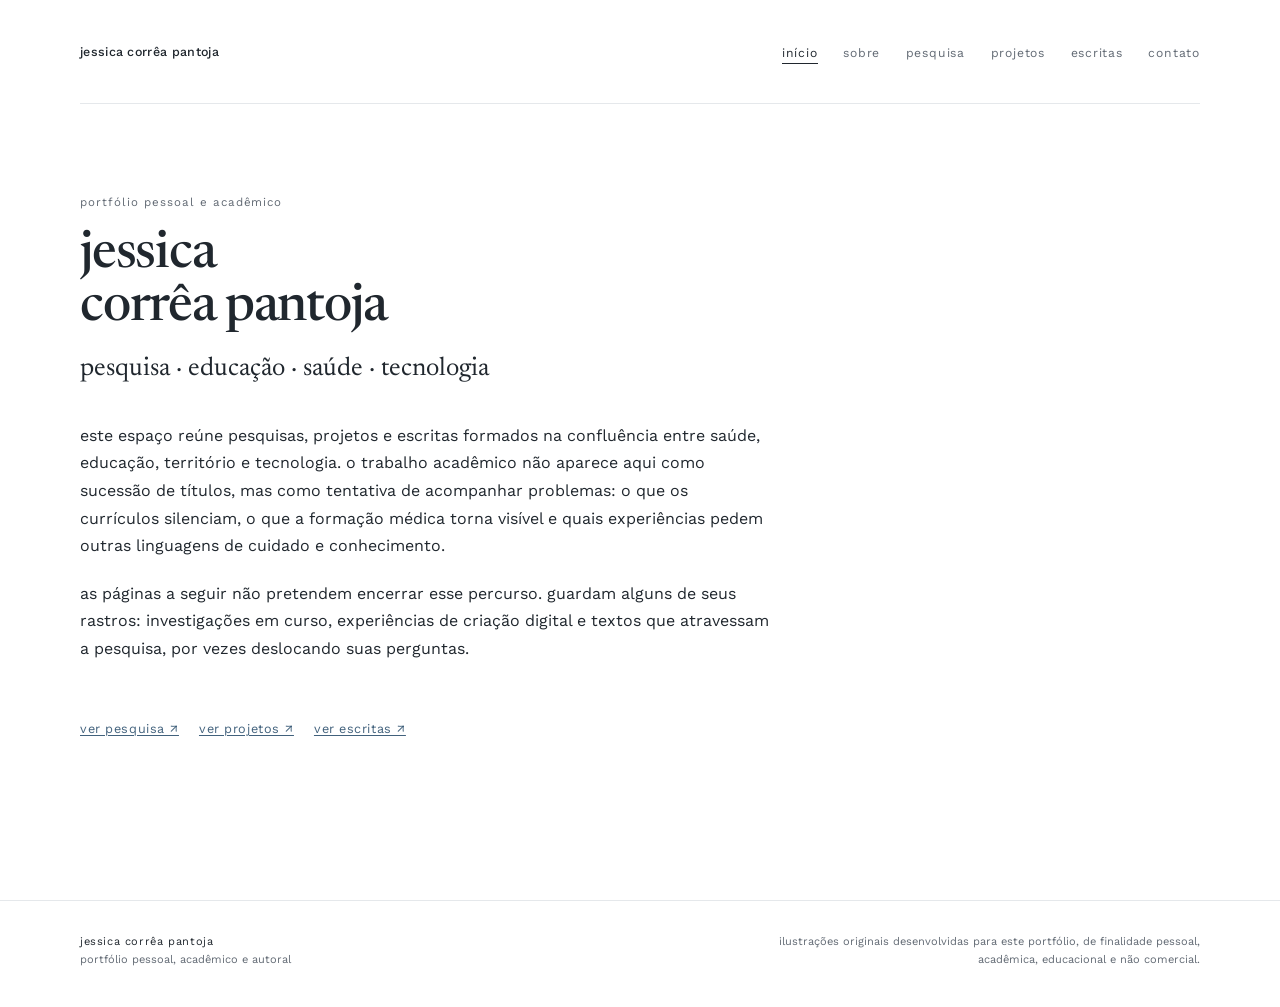
==== portfolio-jessica-correa-publicacao/index.html @ 1dbb88bb "Add files via upload" ====
<!doctype html>
<html lang="pt-BR">
  <head>
    <meta charset="utf-8">
    <meta name="viewport" content="width=device-width, initial-scale=1">
    <meta name="description" content="Portfólio pessoal, acadêmico e autoral de Jessica Corrêa Pantoja.">
    <title>jessica corrêa pantoja</title>
    <link rel="stylesheet" href="assets/css/style.css">
    <script defer src="assets/js/main.js"></script>
  </head>
  <body>
    <a class="skip-link" href="#conteudo">ir para o conteúdo</a>
    <header class="site-shell site-header">
      <a class="wordmark" href="/">jessica corrêa pantoja</a>
      <button class="nav-toggle" type="button" data-nav-toggle aria-expanded="false" aria-controls="navegacao">menu</button>
      <nav class="site-nav" id="navegacao" data-site-nav aria-label="navegação principal">
        <ul>
          <li><a href="/" aria-current="page">início</a></li>
          <li><a href="sobre/">sobre</a></li>
          <li><a href="pesquisa/">pesquisa</a></li>
          <li><a href="projetos/">projetos</a></li>
          <li><a href="escritas/">escritas</a></li>
          <li><a href="contato/">contato</a></li>
        </ul>
      </nav>
    </header>

    <main id="conteudo" class="site-shell home">
      <p class="eyebrow">portfólio pessoal e acadêmico</p>
      <h1>jessica<br>corrêa pantoja</h1>
      <p class="lede">pesquisa · educação · saúde · tecnologia</p>
      <div class="prose" style="margin-top: 2.2rem;">
        <p>este espaço reúne pesquisas, projetos e escritas formados na confluência entre saúde, educação, território e tecnologia. o trabalho acadêmico não aparece aqui como sucessão de títulos, mas como tentativa de acompanhar problemas: o que os currículos silenciam, o que a formação médica torna visível e quais experiências pedem outras linguagens de cuidado e conhecimento.</p>
        <p>as páginas a seguir não pretendem encerrar esse percurso. guardam alguns de seus rastros: investigações em curso, experiências de criação digital e textos que atravessam a pesquisa, por vezes deslocando suas perguntas.</p>
      </div>
      <p class="home__links"><a class="text-link" href="pesquisa/">ver pesquisa ↗</a><a class="text-link" href="projetos/">ver projetos ↗</a><a class="text-link" href="escritas/">ver escritas ↗</a></p>
    </main>

    <footer class="site-footer">
      <div class="site-shell footer-grid">
        <div>
          <p class="footer-title">jessica corrêa pantoja</p>
          <p class="footer-copy">portfólio pessoal, acadêmico e autoral</p>
        </div>
        <p class="credit">ilustrações originais desenvolvidas para este portfólio, de finalidade pessoal, acadêmica, educacional e não comercial.</p>
      </div>
    </footer>
  </body>
</html>
---- portfolio-jessica-correa-publicacao/assets/css/style.css ----
@import url("https://fonts.googleapis.com/css2?family=Newsreader:opsz,wght@6..72,400;6..72,500;6..72,600&family=Work+Sans:wght@400;450;500;600&display=swap");

:root {
  --paper: #ffffff;
  --ink: #20272e;
  --muted: #626a74;
  --line: #e5e8eb;
  --blue: #41617c;
  --rose: #a85e68;
  --ochre: #a8742a;
  --blue-soft: #f5f7f9;
  --serif: "Newsreader", Georgia, serif;
  --sans: "Work Sans", Arial, sans-serif;
  --content: 1120px;
  --reading: 690px;
}

* { box-sizing: border-box; }

html { scroll-behavior: smooth; }

body {
  min-width: 320px;
  margin: 0;
  color: var(--ink);
  background: var(--paper);
  font-family: var(--sans);
  font-size: 16px;
  font-weight: 400;
  line-height: 1.72;
  text-rendering: optimizeLegibility;
}

::selection { color: var(--paper); background: var(--blue); }

a { color: inherit; text-underline-offset: .18em; text-decoration-thickness: 1px; }
a:hover { color: var(--blue); }
a:focus-visible, button:focus-visible {
  outline: 2px solid var(--blue);
  outline-offset: 4px;
}

.skip-link {
  position: fixed;
  z-index: 30;
  top: 10px;
  left: 10px;
  padding: .55rem .8rem;
  color: var(--paper);
  background: var(--ink);
  transform: translateY(-160%);
}
.skip-link:focus { transform: translateY(0); }

.site-shell { width: min(calc(100% - 3rem), var(--content)); margin-inline: auto; }

.site-header {
  display: flex;
  align-items: center;
  justify-content: space-between;
  min-height: 104px;
  border-bottom: 1px solid var(--line);
}

.wordmark {
  font-size: .78rem;
  font-weight: 500;
  letter-spacing: .025em;
  text-decoration: none;
  white-space: nowrap;
}

.nav-toggle {
  display: none;
  border: 0;
  padding: .45rem 0 .45rem .65rem;
  color: var(--ink);
  background: transparent;
  font: 500 .76rem/1 var(--sans);
  letter-spacing: .08em;
  text-transform: lowercase;
}

.site-nav ul {
  display: flex;
  flex-wrap: wrap;
  justify-content: end;
  gap: clamp(.85rem, 2vw, 1.7rem);
  margin: 0;
  padding: 0;
  list-style: none;
}

.site-nav a {
  color: var(--muted);
  font-size: .76rem;
  letter-spacing: .065em;
  text-decoration: none;
}
.site-nav a:hover, .site-nav a[aria-current="page"] { color: var(--ink); }
.site-nav a[aria-current="page"] { border-bottom: 1px solid var(--ink); padding-bottom: .23rem; }

main { min-height: calc(100vh - 275px); }

.page { padding: clamp(4.25rem, 9vw, 7.5rem) 0 clamp(5rem, 11vw, 9.5rem); }
.page--compact { padding-top: clamp(3.5rem, 7vw, 5.5rem); }

.eyebrow, .meta, .kicker {
  margin: 0 0 1rem;
  color: var(--muted);
  font-size: .72rem;
  letter-spacing: .085em;
  line-height: 1.4;
  text-transform: lowercase;
}

h1, h2, h3, p { margin-top: 0; }
h1, h2, h3 { font-family: var(--serif); font-weight: 500; letter-spacing: -.023em; }
h1 { max-width: 780px; margin-bottom: 1.1rem; font-size: clamp(2.15rem, 4vw, 3.55rem); line-height: 1.02; }
h2 { margin-bottom: .9rem; font-size: clamp(1.6rem, 2.7vw, 2.2rem); line-height: 1.08; }
h3 { margin-bottom: .52rem; font-size: clamp(1.35rem, 2.2vw, 1.72rem); line-height: 1.16; }

.lede { max-width: 625px; margin-bottom: 0; font-family: var(--serif); font-size: clamp(1.27rem, 2.2vw, 1.62rem); line-height: 1.36; }
.intro { max-width: var(--reading); font-family: var(--serif); font-size: 1.24rem; line-height: 1.45; }
.prose { max-width: var(--reading); }
.prose p + p { margin-top: 1.25rem; }

.page-heading--illustrated {
  display: grid;
  grid-template-columns: minmax(0, 1fr) minmax(190px, .4fr);
  gap: clamp(1.5rem, 5vw, 5rem);
  align-items: end;
}
.page-heading--illustrated .intro { margin-bottom: 0; }
.page-illustration { width: min(100%, 275px); margin: 0; justify-self: end; }
.page-illustration--research { width: min(100%, 295px); }
.page-illustration img, .about-cat { display: block; width: 100%; height: auto; }

.home { display: grid; align-content: center; min-height: calc(100vh - 104px); padding: 7vh 0 13vh; }
.home .eyebrow { margin-bottom: 1.2rem; }
.home__links { display: flex; flex-wrap: wrap; gap: 1.25rem; margin-top: 2.5rem; }
.text-link { color: var(--blue); font-size: .79rem; letter-spacing: .045em; }

.section-rule { width: 100%; height: 1px; margin: clamp(3rem, 7vw, 5.4rem) 0; background: var(--line); }

.split-intro { display: grid; grid-template-columns: minmax(0, 1.05fr) minmax(260px, .65fr); gap: clamp(2.5rem, 8vw, 8rem); align-items: start; }
.about-aside { display: grid; justify-items: start; gap: 1.5rem; }
.portrait { width: min(100%, 245px); margin: .2rem 0 0; }
.portrait img { display: block; width: 100%; aspect-ratio: 1 / 1; object-fit: cover; object-position: 50% 35%; filter: saturate(.92); }
.portrait figcaption { margin-top: .75rem; color: var(--muted); font-size: .68rem; letter-spacing: .055em; }
.about-cat { width: 120px; }

.research-focus { display: grid; grid-template-columns: minmax(0, 1fr) minmax(260px, .65fr); gap: clamp(2.5rem, 8vw, 7rem); align-items: end; padding: clamp(2.3rem, 5vw, 4rem) 0; border-top: 1px solid var(--line); border-bottom: 1px solid var(--line); }
.research-focus h2 { max-width: 650px; }
.research-focus p { margin-bottom: 0; }
.funding-note { max-width: 290px; margin: 0; color: var(--blue); font-size: .78rem; line-height: 1.55; }
.themes { display: flex; flex-wrap: wrap; gap: .6rem 1.2rem; max-width: 820px; margin: 1.8rem 0 0; padding: 0; list-style: none; }
.themes li { color: var(--muted); font-size: .77rem; letter-spacing: .04em; }

.profile-links { display: flex; flex-wrap: wrap; gap: .75rem 1.5rem; max-width: 760px; margin: 1.6rem 0 0; padding: 0; list-style: none; }
.profile-links a { color: var(--blue); font-size: .79rem; }

.project-list, .publication-list { margin: 0; padding: 0; list-style: none; }
.project, .publication { display: grid; grid-template-columns: 72px minmax(0, 1fr); gap: 1.4rem; padding: clamp(2rem, 4vw, 3.3rem) 0; border-top: 1px solid var(--line); }
.project__number, .publication__number { color: var(--muted); font-size: .72rem; letter-spacing: .075em; }
.project p, .publication p { max-width: 650px; margin-bottom: 1.1rem; }
.project__link, .publication__link { color: var(--blue); font-size: .79rem; letter-spacing: .03em; }
.project__links { display: flex; flex-wrap: wrap; gap: .6rem 1.15rem; margin-bottom: 0 !important; }

.quote-block { max-width: 790px; margin: 0 0 clamp(3.5rem, 8vw, 6rem); padding: 0 0 0 clamp(1.2rem, 4vw, 3rem); border-left: 1px solid var(--blue); }
.quote-block blockquote { margin: 0 0 1rem; font-family: var(--serif); font-size: clamp(1.65rem, 3.7vw, 2.8rem); line-height: 1.12; }
.quote-block cite { color: var(--muted); font-size: .78rem; font-style: normal; }

.poetry { max-width: 720px; padding: clamp(5rem, 14vw, 10rem) 0 clamp(2rem, 5vw, 4rem); }
.poetry .meta { margin-bottom: 1.35rem; }
.poetry p { max-width: 520px; color: var(--muted); }

.contact-block { max-width: 630px; }
.contact-links { margin: 2.5rem 0 0; padding: 0; list-style: none; }
.contact-links li { padding: 1rem 0; border-top: 1px solid var(--line); }
.contact-links a { font-family: var(--serif); font-size: clamp(1.18rem, 2.4vw, 1.5rem); }
.contact-links span { display: block; margin-top: .15rem; color: var(--muted); font-size: .73rem; letter-spacing: .05em; }

.site-footer { border-top: 1px solid var(--line); }
.footer-grid { display: grid; grid-template-columns: 1.1fr .8fr; gap: 2rem; padding: 2rem 0 2.4rem; }
.footer-title, .footer-copy, .credit { margin: 0; font-size: .69rem; line-height: 1.6; }
.footer-title { letter-spacing: .055em; }
.footer-copy, .credit { color: var(--muted); }
.credit { max-width: 525px; text-align: right; }
.credit a { color: inherit; }

@media (max-width: 680px) {
  .site-shell { width: min(calc(100% - 2.2rem), var(--content)); }
  .site-header { min-height: 82px; position: relative; }
  .nav-toggle { display: inline-block; }
  .site-nav { display: none; position: absolute; z-index: 10; top: calc(100% + 1px); right: 0; left: 0; padding: 1.2rem 0 1.5rem; background: var(--paper); border-bottom: 1px solid var(--line); }
  .site-nav[data-open="true"] { display: block; }
  .site-nav ul { display: grid; gap: .9rem; }
  .site-nav a { font-size: .78rem; }
  .home { min-height: calc(100vh - 82px); padding-bottom: 12vh; }
  .split-intro, .research-focus, .page-heading--illustrated { grid-template-columns: 1fr; }
  .portrait { order: -1; width: 190px; }
  .page-illustration { width: min(100%, 220px); margin-top: 1rem; justify-self: start; }
  .project, .publication { grid-template-columns: 1fr; gap: .6rem; }
  .footer-grid { grid-template-columns: 1fr; gap: 1.2rem; }
  .credit { text-align: left; }
}

@media (prefers-reduced-motion: reduce) { html { scroll-behavior: auto; } }
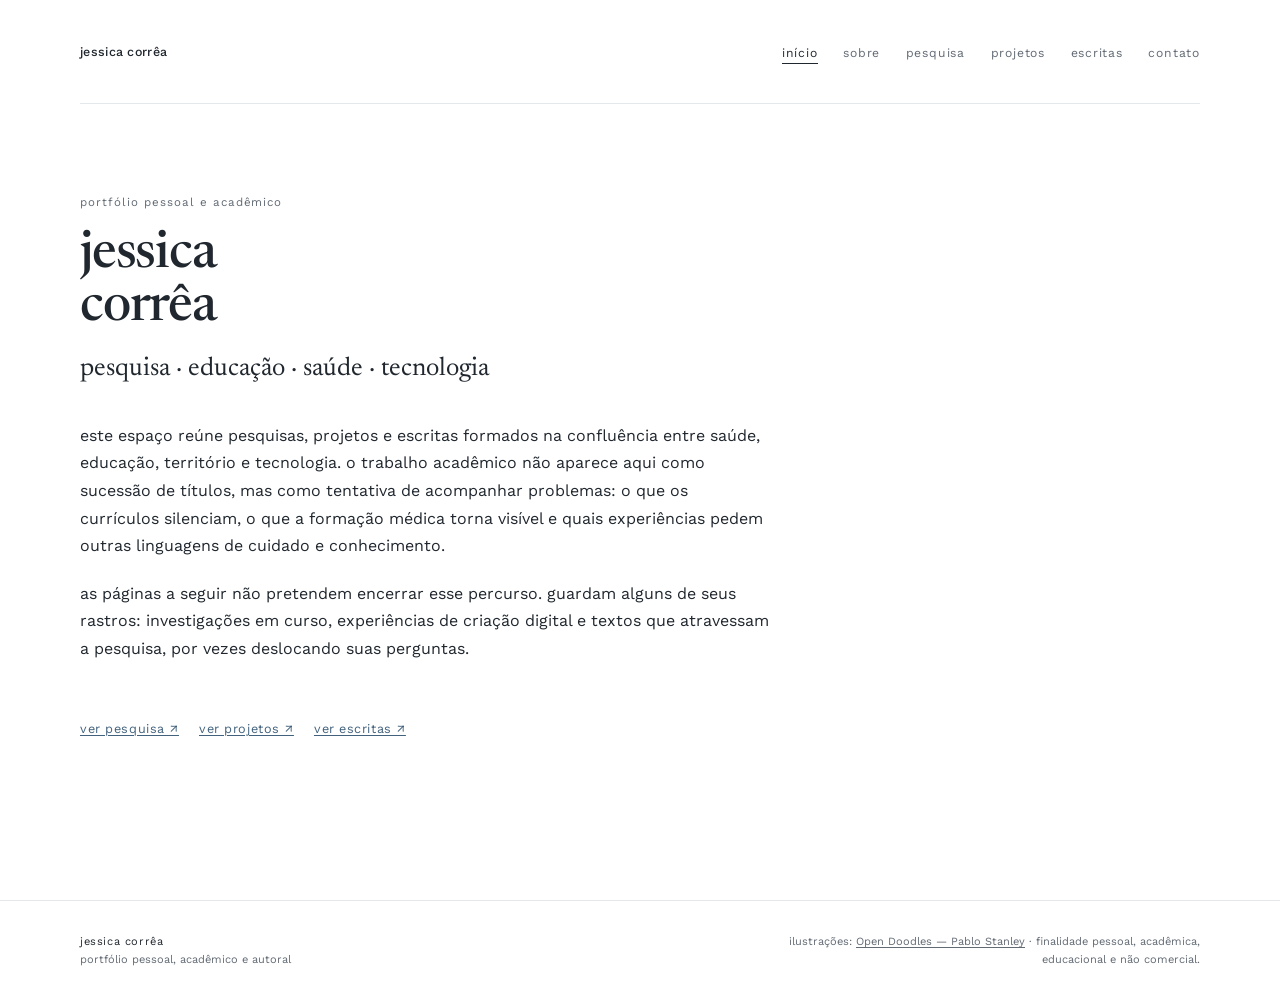
==== commit 91e1e68a: "Atualiza ilustrações e nome público do portfólio" ====
--- a/portfolio-jessica-correa-publicacao/index.html
+++ b/portfolio-jessica-correa-publicacao/index.html
@@ -3,15 +3,15 @@
   <head>
     <meta charset="utf-8">
     <meta name="viewport" content="width=device-width, initial-scale=1">
-    <meta name="description" content="Portfólio pessoal, acadêmico e autoral de Jessica Corrêa Pantoja.">
-    <title>jessica corrêa pantoja</title>
+    <meta name="description" content="Portfólio pessoal, acadêmico e autoral de Jessica Corrêa.">
+    <title>jessica corrêa</title>
     <link rel="stylesheet" href="assets/css/style.css">
     <script defer src="assets/js/main.js"></script>
   </head>
   <body>
     <a class="skip-link" href="#conteudo">ir para o conteúdo</a>
     <header class="site-shell site-header">
-      <a class="wordmark" href="/">jessica corrêa pantoja</a>
+      <a class="wordmark" href="/">jessica corrêa</a>
       <button class="nav-toggle" type="button" data-nav-toggle aria-expanded="false" aria-controls="navegacao">menu</button>
       <nav class="site-nav" id="navegacao" data-site-nav aria-label="navegação principal">
         <ul>
@@ -27,7 +27,7 @@
 
     <main id="conteudo" class="site-shell home">
       <p class="eyebrow">portfólio pessoal e acadêmico</p>
-      <h1>jessica<br>corrêa pantoja</h1>
+      <h1>jessica<br>corrêa</h1>
       <p class="lede">pesquisa · educação · saúde · tecnologia</p>
       <div class="prose" style="margin-top: 2.2rem;">
         <p>este espaço reúne pesquisas, projetos e escritas formados na confluência entre saúde, educação, território e tecnologia. o trabalho acadêmico não aparece aqui como sucessão de títulos, mas como tentativa de acompanhar problemas: o que os currículos silenciam, o que a formação médica torna visível e quais experiências pedem outras linguagens de cuidado e conhecimento.</p>
@@ -39,10 +39,10 @@
     <footer class="site-footer">
       <div class="site-shell footer-grid">
         <div>
-          <p class="footer-title">jessica corrêa pantoja</p>
+          <p class="footer-title">jessica corrêa</p>
           <p class="footer-copy">portfólio pessoal, acadêmico e autoral</p>
         </div>
-        <p class="credit">ilustrações originais desenvolvidas para este portfólio, de finalidade pessoal, acadêmica, educacional e não comercial.</p>
+        <p class="credit">ilustrações: <a href="https://www.opendoodles.com/" target="_blank" rel="noreferrer">Open Doodles — Pablo Stanley</a> · finalidade pessoal, acadêmica, educacional e não comercial.</p>
       </div>
     </footer>
   </body>
--- a/portfolio-jessica-correa-publicacao/assets/css/style.css
+++ b/portfolio-jessica-correa-publicacao/assets/css/style.css
@@ -134,7 +134,7 @@
 .page-heading--illustrated .intro { margin-bottom: 0; }
 .page-illustration { width: min(100%, 275px); margin: 0; justify-self: end; }
 .page-illustration--research { width: min(100%, 295px); }
-.page-illustration img, .about-cat { display: block; width: 100%; height: auto; }
+.page-illustration img, .about-illustration { display: block; width: 100%; height: auto; }
 
 .home { display: grid; align-content: center; min-height: calc(100vh - 104px); padding: 7vh 0 13vh; }
 .home .eyebrow { margin-bottom: 1.2rem; }
@@ -148,7 +148,7 @@
 .portrait { width: min(100%, 245px); margin: .2rem 0 0; }
 .portrait img { display: block; width: 100%; aspect-ratio: 1 / 1; object-fit: cover; object-position: 50% 35%; filter: saturate(.92); }
 .portrait figcaption { margin-top: .75rem; color: var(--muted); font-size: .68rem; letter-spacing: .055em; }
-.about-cat { width: 120px; }
+.about-illustration { width: 158px; }
 
 .research-focus { display: grid; grid-template-columns: minmax(0, 1fr) minmax(260px, .65fr); gap: clamp(2.5rem, 8vw, 7rem); align-items: end; padding: clamp(2.3rem, 5vw, 4rem) 0; border-top: 1px solid var(--line); border-bottom: 1px solid var(--line); }
 .research-focus h2 { max-width: 650px; }
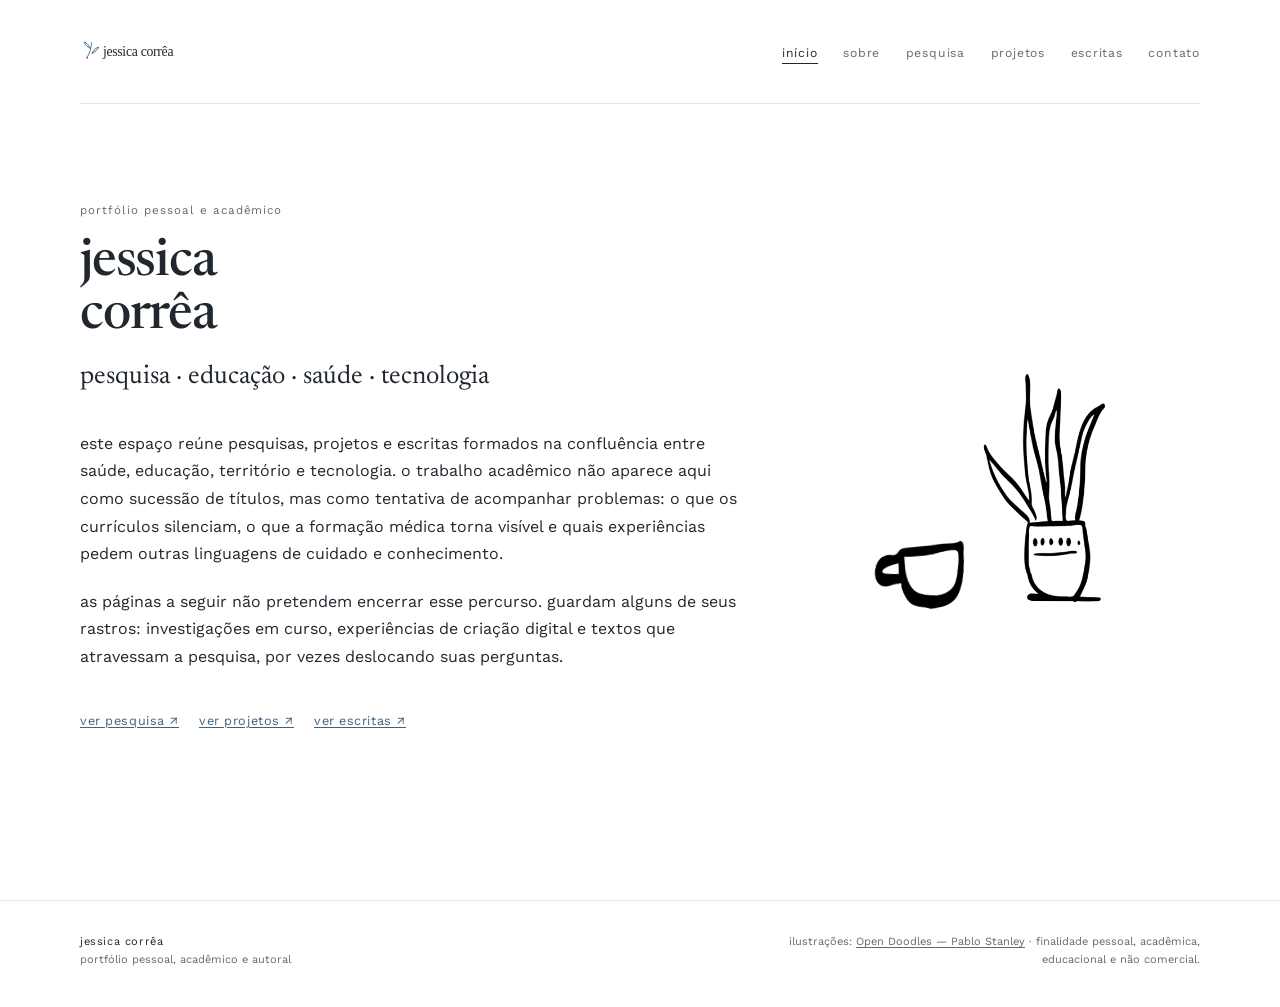
==== commit d569760c: "Aprimora identidade visual e compartilhamento" ====
--- a/portfolio-jessica-correa-publicacao/index.html
+++ b/portfolio-jessica-correa-publicacao/index.html
@@ -3,15 +3,32 @@
   <head>
     <meta charset="utf-8">
     <meta name="viewport" content="width=device-width, initial-scale=1">
-    <meta name="description" content="Portfólio pessoal, acadêmico e autoral de Jessica Corrêa.">
-    <title>jessica corrêa</title>
+    <meta name="description" content="pesquisa, educação, saúde, tecnologia e escritas de jessica corrêa.">
+    <title>jessica corrêa — pesquisa, educação, saúde e tecnologia</title>
+    <link rel="canonical" href="https://portfolio-jessica-correa.jessicacorreapantoja.workers.dev/">
+    <link rel="icon" type="image/svg+xml" href="assets/images/favicon.svg">
+    <meta property="og:type" content="website">
+    <meta property="og:locale" content="pt_BR">
+    <meta property="og:site_name" content="jessica corrêa">
+    <meta property="og:title" content="jessica corrêa — pesquisa, educação, saúde e tecnologia">
+    <meta property="og:description" content="pesquisas, projetos e escritas formados na confluência entre saúde, educação, território e tecnologia.">
+    <meta property="og:url" content="https://portfolio-jessica-correa.jessicacorreapantoja.workers.dev/">
+    <meta property="og:image" content="https://portfolio-jessica-correa.jessicacorreapantoja.workers.dev/assets/images/og-jessica-correa.png">
+    <meta property="og:image:type" content="image/png">
+    <meta property="og:image:width" content="1200">
+    <meta property="og:image:height" content="630">
+    <meta property="og:image:alt" content="jessica corrêa — pesquisa, educação, saúde e tecnologia.">
+    <meta name="twitter:card" content="summary_large_image">
+    <meta name="twitter:title" content="jessica corrêa — pesquisa, educação, saúde e tecnologia">
+    <meta name="twitter:description" content="pesquisas, projetos e escritas em saúde, educação, território e tecnologia.">
+    <meta name="twitter:image" content="https://portfolio-jessica-correa.jessicacorreapantoja.workers.dev/assets/images/og-jessica-correa.png">
     <link rel="stylesheet" href="assets/css/style.css">
     <script defer src="assets/js/main.js"></script>
   </head>
   <body>
     <a class="skip-link" href="#conteudo">ir para o conteúdo</a>
     <header class="site-shell site-header">
-      <a class="wordmark" href="/">jessica corrêa</a>
+      <a class="wordmark" href="/" aria-label="jessica corrêa"><img class="brand-logo" src="assets/images/logo-jessica-correa.svg" alt="jessica corrêa"></a>
       <button class="nav-toggle" type="button" data-nav-toggle aria-expanded="false" aria-controls="navegacao">menu</button>
       <nav class="site-nav" id="navegacao" data-site-nav aria-label="navegação principal">
         <ul>
@@ -26,14 +43,20 @@
     </header>
 
     <main id="conteudo" class="site-shell home">
-      <p class="eyebrow">portfólio pessoal e acadêmico</p>
-      <h1>jessica<br>corrêa</h1>
-      <p class="lede">pesquisa · educação · saúde · tecnologia</p>
-      <div class="prose" style="margin-top: 2.2rem;">
-        <p>este espaço reúne pesquisas, projetos e escritas formados na confluência entre saúde, educação, território e tecnologia. o trabalho acadêmico não aparece aqui como sucessão de títulos, mas como tentativa de acompanhar problemas: o que os currículos silenciam, o que a formação médica torna visível e quais experiências pedem outras linguagens de cuidado e conhecimento.</p>
-        <p>as páginas a seguir não pretendem encerrar esse percurso. guardam alguns de seus rastros: investigações em curso, experiências de criação digital e textos que atravessam a pesquisa, por vezes deslocando suas perguntas.</p>
+      <div class="home__content">
+        <p class="eyebrow">portfólio pessoal e acadêmico</p>
+        <h1>jessica<br>corrêa</h1>
+        <p class="lede">pesquisa · educação · saúde · tecnologia</p>
+        <div class="prose" style="margin-top: 2.2rem;">
+          <p>este espaço reúne pesquisas, projetos e escritas formados na confluência entre saúde, educação, território e tecnologia. o trabalho acadêmico não aparece aqui como sucessão de títulos, mas como tentativa de acompanhar problemas: o que os currículos silenciam, o que a formação médica torna visível e quais experiências pedem outras linguagens de cuidado e conhecimento.</p>
+          <p>as páginas a seguir não pretendem encerrar esse percurso. guardam alguns de seus rastros: investigações em curso, experiências de criação digital e textos que atravessam a pesquisa, por vezes deslocando suas perguntas.</p>
+        </div>
+        <p class="home__links"><a class="text-link" href="pesquisa/">ver pesquisa ↗</a><a class="text-link" href="projetos/">ver projetos ↗</a><a class="text-link" href="escritas/">ver escritas ↗</a></p>
       </div>
-      <p class="home__links"><a class="text-link" href="pesquisa/">ver pesquisa ↗</a><a class="text-link" href="projetos/">ver projetos ↗</a><a class="text-link" href="escritas/">ver escritas ↗</a></p>
+      <div class="home__visual" aria-hidden="true">
+        <img class="home__plant" src="assets/images/doodle-planta.png" alt="">
+        <img class="home__cup" src="assets/images/doodle-xicara.png" alt="">
+      </div>
     </main>
 
     <footer class="site-footer">
--- a/portfolio-jessica-correa-publicacao/assets/css/style.css
+++ b/portfolio-jessica-correa-publicacao/assets/css/style.css
@@ -63,12 +63,13 @@
 }
 
 .wordmark {
-  font-size: .78rem;
-  font-weight: 500;
-  letter-spacing: .025em;
+  display: inline-flex;
+  align-items: center;
+  line-height: 0;
   text-decoration: none;
   white-space: nowrap;
 }
+.brand-logo { display: block; width: 178px; height: auto; }
 
 .nav-toggle {
   display: none;
@@ -134,21 +135,26 @@
 .page-heading--illustrated .intro { margin-bottom: 0; }
 .page-illustration { width: min(100%, 275px); margin: 0; justify-self: end; }
 .page-illustration--research { width: min(100%, 295px); }
+.page-illustration--writing { width: min(100%, 158px); margin-bottom: .15rem; }
 .page-illustration img, .about-illustration { display: block; width: 100%; height: auto; }
 
-.home { display: grid; align-content: center; min-height: calc(100vh - 104px); padding: 7vh 0 13vh; }
+.home { display: grid; grid-template-columns: minmax(0, 1.08fr) minmax(250px, .55fr); gap: clamp(2.4rem, 8vw, 8rem); align-content: center; min-height: calc(100vh - 104px); padding: 7vh 0 13vh; }
+.home__content { max-width: 700px; }
 .home .eyebrow { margin-bottom: 1.2rem; }
 .home__links { display: flex; flex-wrap: wrap; gap: 1.25rem; margin-top: 2.5rem; }
+.home__visual { position: relative; align-self: center; min-height: 330px; }
+.home__plant, .home__cup { position: absolute; display: block; width: auto; height: auto; filter: brightness(1.1) contrast(1.03); }
+.home__plant { right: 1.5rem; bottom: .15rem; width: min(100%, 225px); }
+.home__cup { left: 0; bottom: 1rem; width: min(52%, 135px); transform: rotate(-4deg); }
 .text-link { color: var(--blue); font-size: .79rem; letter-spacing: .045em; }
 
 .section-rule { width: 100%; height: 1px; margin: clamp(3rem, 7vw, 5.4rem) 0; background: var(--line); }
 
-.split-intro { display: grid; grid-template-columns: minmax(0, 1.05fr) minmax(260px, .65fr); gap: clamp(2.5rem, 8vw, 8rem); align-items: start; }
-.about-aside { display: grid; justify-items: start; gap: 1.5rem; }
 .portrait { width: min(100%, 245px); margin: .2rem 0 0; }
 .portrait img { display: block; width: 100%; aspect-ratio: 1 / 1; object-fit: cover; object-position: 50% 35%; filter: saturate(.92); }
 .portrait figcaption { margin-top: .75rem; color: var(--muted); font-size: .68rem; letter-spacing: .055em; }
-.about-illustration { width: 158px; }
+.prose--about { max-width: 740px; }
+.portrait--after-text { margin-top: clamp(2.8rem, 6vw, 4.5rem); }
 
 .research-focus { display: grid; grid-template-columns: minmax(0, 1fr) minmax(260px, .65fr); gap: clamp(2.5rem, 8vw, 7rem); align-items: end; padding: clamp(2.3rem, 5vw, 4rem) 0; border-top: 1px solid var(--line); border-bottom: 1px solid var(--line); }
 .research-focus h2 { max-width: 650px; }
@@ -197,10 +203,14 @@
   .site-nav[data-open="true"] { display: block; }
   .site-nav ul { display: grid; gap: .9rem; }
   .site-nav a { font-size: .78rem; }
-  .home { min-height: calc(100vh - 82px); padding-bottom: 12vh; }
-  .split-intro, .research-focus, .page-heading--illustrated { grid-template-columns: 1fr; }
-  .portrait { order: -1; width: 190px; }
+  .home { grid-template-columns: 1fr; gap: 1.35rem; min-height: calc(100vh - 82px); padding-bottom: 12vh; }
+  .home__visual { min-height: 210px; max-width: 255px; margin-left: auto; }
+  .home__plant { right: .2rem; width: 165px; }
+  .home__cup { left: 0; bottom: .55rem; width: 96px; }
+  .research-focus, .page-heading--illustrated { grid-template-columns: 1fr; }
+  .portrait { width: 190px; }
   .page-illustration { width: min(100%, 220px); margin-top: 1rem; justify-self: start; }
+  .page-illustration--writing { width: min(100%, 125px); margin-top: .4rem; }
   .project, .publication { grid-template-columns: 1fr; gap: .6rem; }
   .footer-grid { grid-template-columns: 1fr; gap: 1.2rem; }
   .credit { text-align: left; }
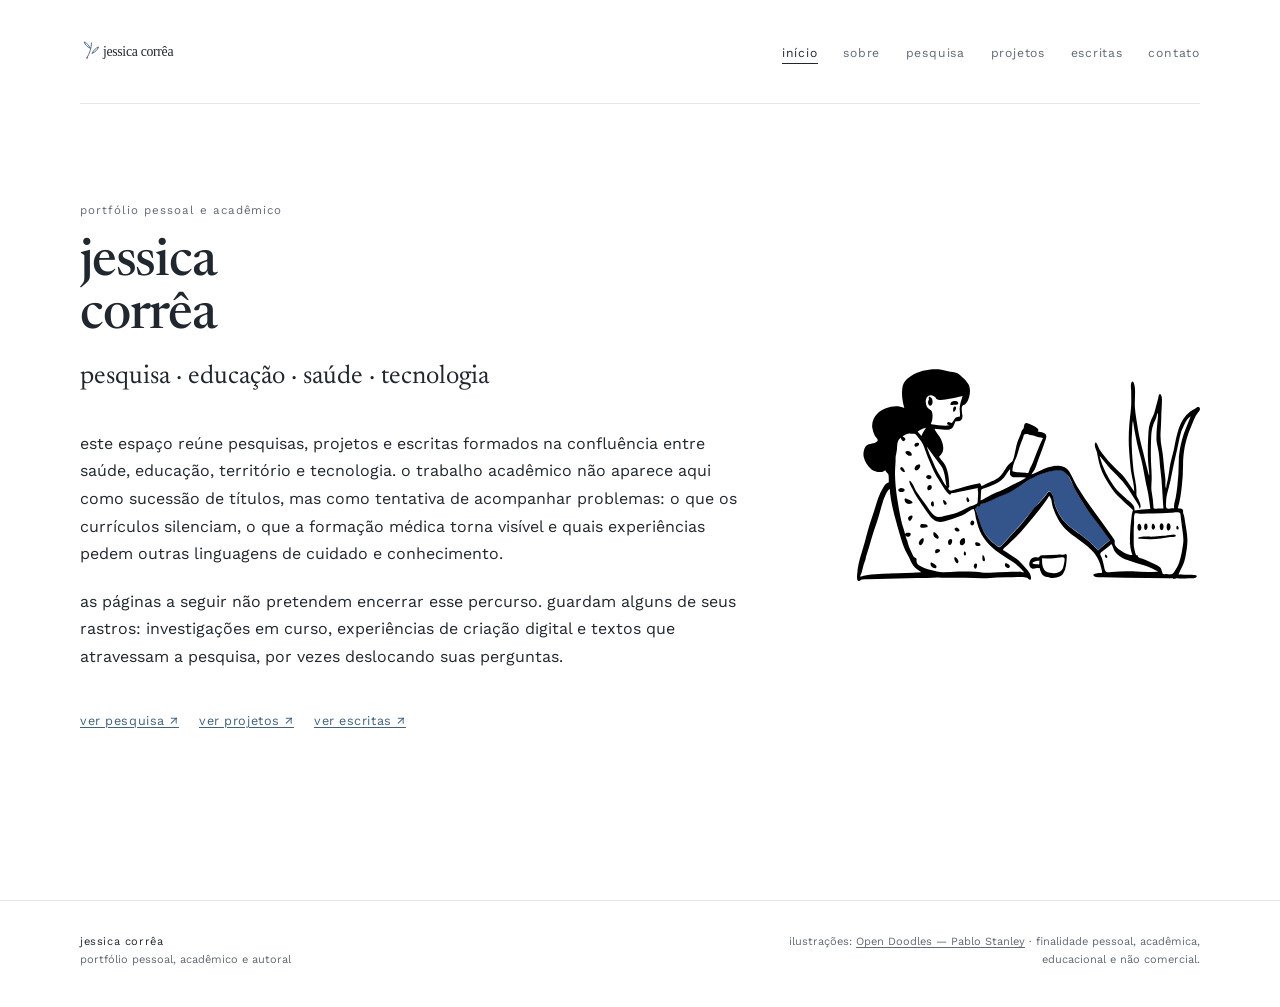
==== commit 62ad0865: "Ajusta ilustrações e composição visual" ====
--- a/portfolio-jessica-correa-publicacao/index.html
+++ b/portfolio-jessica-correa-publicacao/index.html
@@ -53,9 +53,9 @@
         </div>
         <p class="home__links"><a class="text-link" href="pesquisa/">ver pesquisa ↗</a><a class="text-link" href="projetos/">ver projetos ↗</a><a class="text-link" href="escritas/">ver escritas ↗</a></p>
       </div>
-      <div class="home__visual" aria-hidden="true">
-        <img class="home__plant" src="assets/images/doodle-planta.png" alt="">
-        <img class="home__cup" src="assets/images/doodle-xicara.png" alt="">
+      <figure class="home__visual home__reading" aria-hidden="true">
+        <img src="assets/images/open-doodles-reading-side.svg" alt="">
+      </figure>
       </div>
     </main>
 
--- a/portfolio-jessica-correa-publicacao/assets/css/style.css
+++ b/portfolio-jessica-correa-publicacao/assets/css/style.css
@@ -135,26 +135,28 @@
 .page-heading--illustrated .intro { margin-bottom: 0; }
 .page-illustration { width: min(100%, 275px); margin: 0; justify-self: end; }
 .page-illustration--research { width: min(100%, 295px); }
-.page-illustration--writing { width: min(100%, 158px); margin-bottom: .15rem; }
+.page-heading--writing { grid-template-columns: minmax(0, 690px) minmax(180px, 225px); gap: clamp(1.5rem, 4vw, 3.5rem); max-width: 980px; }
+.page-heading--writing .page-illustration--writing { width: min(100%, 220px); margin-bottom: .1rem; justify-self: start; }
 .page-illustration img, .about-illustration { display: block; width: 100%; height: auto; }
 
 .home { display: grid; grid-template-columns: minmax(0, 1.08fr) minmax(250px, .55fr); gap: clamp(2.4rem, 8vw, 8rem); align-content: center; min-height: calc(100vh - 104px); padding: 7vh 0 13vh; }
 .home__content { max-width: 700px; }
 .home .eyebrow { margin-bottom: 1.2rem; }
 .home__links { display: flex; flex-wrap: wrap; gap: 1.25rem; margin-top: 2.5rem; }
-.home__visual { position: relative; align-self: center; min-height: 330px; }
-.home__plant, .home__cup { position: absolute; display: block; width: auto; height: auto; filter: brightness(1.1) contrast(1.03); }
-.home__plant { right: 1.5rem; bottom: .15rem; width: min(100%, 225px); }
-.home__cup { left: 0; bottom: 1rem; width: min(52%, 135px); transform: rotate(-4deg); }
+.home__visual { align-self: center; margin: 0; }
+.home__reading { width: min(100%, 355px); justify-self: end; }
+.home__reading img { display: block; width: 100%; height: auto; }
 .text-link { color: var(--blue); font-size: .79rem; letter-spacing: .045em; }
 
 .section-rule { width: 100%; height: 1px; margin: clamp(3rem, 7vw, 5.4rem) 0; background: var(--line); }
 
-.portrait { width: min(100%, 245px); margin: .2rem 0 0; }
+.portrait { width: min(100%, 260px); margin: .2rem 0 0; }
 .portrait img { display: block; width: 100%; aspect-ratio: 1 / 1; object-fit: cover; object-position: 50% 35%; filter: saturate(.92); }
 .portrait figcaption { margin-top: .75rem; color: var(--muted); font-size: .68rem; letter-spacing: .055em; }
 .prose--about { max-width: 740px; }
-.portrait--after-text { margin-top: clamp(2.8rem, 6vw, 4.5rem); }
+.about-closing { display: grid; grid-template-columns: 260px minmax(150px, 215px); align-items: end; gap: clamp(2.2rem, 7vw, 6rem); margin-top: clamp(2.8rem, 6vw, 4.5rem); }
+.portrait--after-text { margin-top: 0; }
+.about-levitating { display: block; width: min(100%, 210px); height: auto; margin-bottom: 1.25rem; }
 
 .research-focus { display: grid; grid-template-columns: minmax(0, 1fr) minmax(260px, .65fr); gap: clamp(2.5rem, 8vw, 7rem); align-items: end; padding: clamp(2.3rem, 5vw, 4rem) 0; border-top: 1px solid var(--line); border-bottom: 1px solid var(--line); }
 .research-focus h2 { max-width: 650px; }
@@ -186,6 +188,8 @@
 .contact-links li { padding: 1rem 0; border-top: 1px solid var(--line); }
 .contact-links a { font-family: var(--serif); font-size: clamp(1.18rem, 2.4vw, 1.5rem); }
 .contact-links span { display: block; margin-top: .15rem; color: var(--muted); font-size: .73rem; letter-spacing: .05em; }
+.contact-cup { width: 94px; margin: 2.15rem 0 0 auto; }
+.contact-cup img { display: block; width: 100%; height: auto; filter: brightness(1.1) contrast(1.03); }
 
 .site-footer { border-top: 1px solid var(--line); }
 .footer-grid { display: grid; grid-template-columns: 1.1fr .8fr; gap: 2rem; padding: 2rem 0 2.4rem; }
@@ -204,13 +208,15 @@
   .site-nav ul { display: grid; gap: .9rem; }
   .site-nav a { font-size: .78rem; }
   .home { grid-template-columns: 1fr; gap: 1.35rem; min-height: calc(100vh - 82px); padding-bottom: 12vh; }
-  .home__visual { min-height: 210px; max-width: 255px; margin-left: auto; }
-  .home__plant { right: .2rem; width: 165px; }
-  .home__cup { left: 0; bottom: .55rem; width: 96px; }
+  .home__visual { width: min(100%, 280px); margin-left: auto; }
   .research-focus, .page-heading--illustrated { grid-template-columns: 1fr; }
+  .page-heading--writing { max-width: 100%; }
   .portrait { width: 190px; }
+  .about-closing { grid-template-columns: minmax(0, 190px) minmax(0, 125px); gap: clamp(.75rem, 4vw, 1.25rem); }
+  .about-levitating { width: 125px; margin-bottom: .8rem; }
   .page-illustration { width: min(100%, 220px); margin-top: 1rem; justify-self: start; }
-  .page-illustration--writing { width: min(100%, 125px); margin-top: .4rem; }
+  .page-heading--writing .page-illustration--writing { width: min(100%, 205px); margin-top: 1.1rem; }
+  .contact-cup { width: 82px; margin-top: 1.8rem; }
   .project, .publication { grid-template-columns: 1fr; gap: .6rem; }
   .footer-grid { grid-template-columns: 1fr; gap: 1.2rem; }
   .credit { text-align: left; }
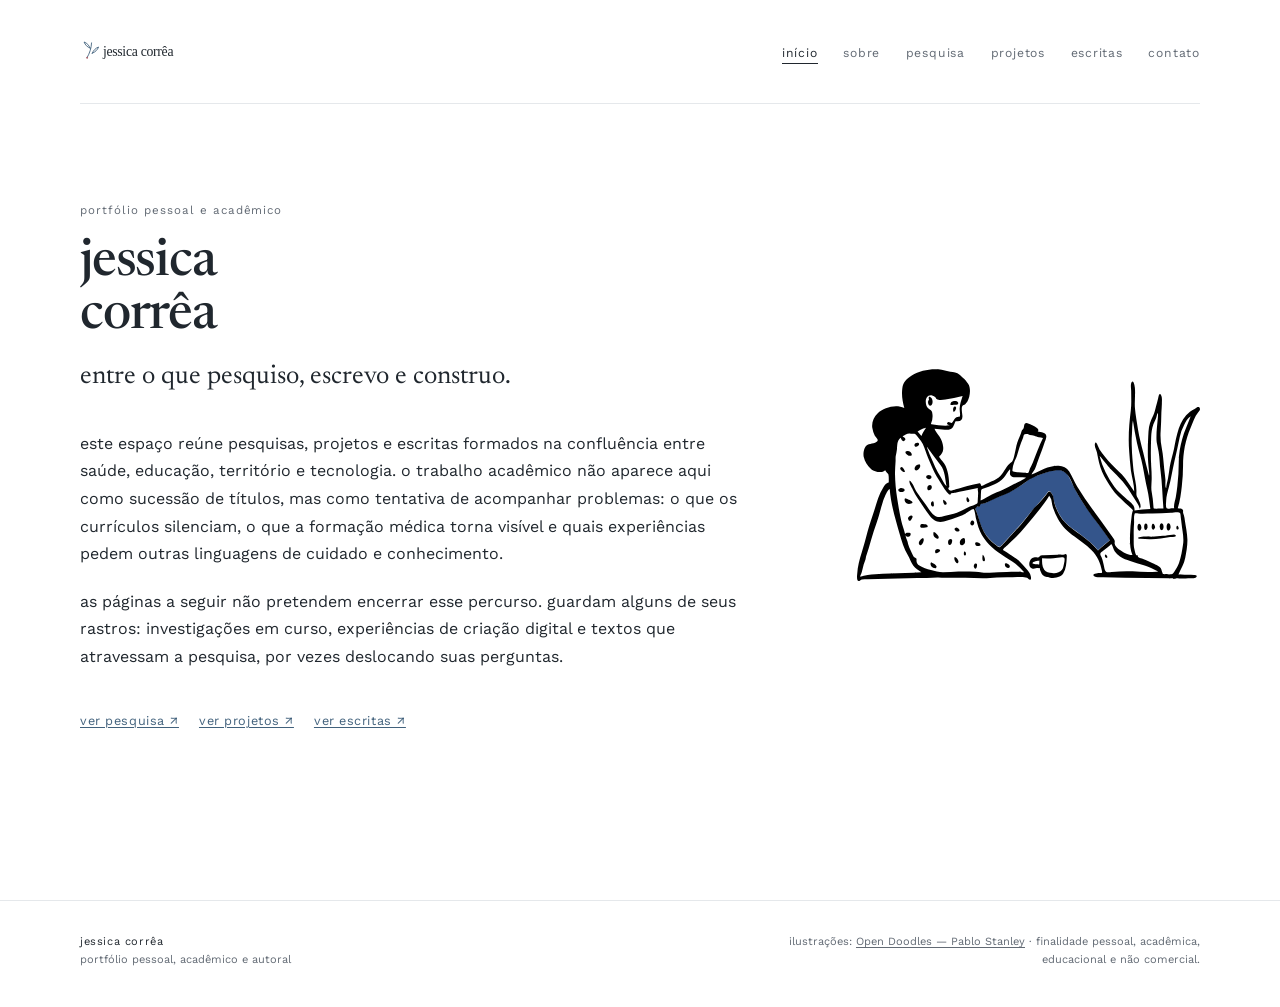
==== commit c2c7ea31: "Humaniza abertura do portfólio" ====
--- a/portfolio-jessica-correa-publicacao/index.html
+++ b/portfolio-jessica-correa-publicacao/index.html
@@ -5,15 +5,15 @@
     <meta name="viewport" content="width=device-width, initial-scale=1">
     <meta name="description" content="pesquisa, educação, saúde, tecnologia e escritas de jessica corrêa.">
     <title>jessica corrêa — pesquisa, educação, saúde e tecnologia</title>
-    <link rel="canonical" href="https://portfolio-jessica-correa.jessicacorreapantoja.workers.dev/">
+    <link rel="canonical" href="https://jessicacorrea.study/">
     <link rel="icon" type="image/svg+xml" href="assets/images/favicon.svg">
     <meta property="og:type" content="website">
     <meta property="og:locale" content="pt_BR">
     <meta property="og:site_name" content="jessica corrêa">
     <meta property="og:title" content="jessica corrêa — pesquisa, educação, saúde e tecnologia">
     <meta property="og:description" content="pesquisas, projetos e escritas formados na confluência entre saúde, educação, território e tecnologia.">
-    <meta property="og:url" content="https://portfolio-jessica-correa.jessicacorreapantoja.workers.dev/">
-    <meta property="og:image" content="https://portfolio-jessica-correa.jessicacorreapantoja.workers.dev/assets/images/og-jessica-correa.png">
+    <meta property="og:url" content="https://jessicacorrea.study/">
+    <meta property="og:image" content="https://jessicacorrea.study/assets/images/og-jessica-correa-v2.png">
     <meta property="og:image:type" content="image/png">
     <meta property="og:image:width" content="1200">
     <meta property="og:image:height" content="630">
@@ -21,7 +21,7 @@
     <meta name="twitter:card" content="summary_large_image">
     <meta name="twitter:title" content="jessica corrêa — pesquisa, educação, saúde e tecnologia">
     <meta name="twitter:description" content="pesquisas, projetos e escritas em saúde, educação, território e tecnologia.">
-    <meta name="twitter:image" content="https://portfolio-jessica-correa.jessicacorreapantoja.workers.dev/assets/images/og-jessica-correa.png">
+    <meta name="twitter:image" content="https://jessicacorrea.study/assets/images/og-jessica-correa-v2.png">
     <link rel="stylesheet" href="assets/css/style.css">
     <script defer src="assets/js/main.js"></script>
   </head>
@@ -46,7 +46,7 @@
       <div class="home__content">
         <p class="eyebrow">portfólio pessoal e acadêmico</p>
         <h1>jessica<br>corrêa</h1>
-        <p class="lede">pesquisa · educação · saúde · tecnologia</p>
+        <p class="lede">entre o que pesquiso, escrevo e construo.</p>
         <div class="prose" style="margin-top: 2.2rem;">
           <p>este espaço reúne pesquisas, projetos e escritas formados na confluência entre saúde, educação, território e tecnologia. o trabalho acadêmico não aparece aqui como sucessão de títulos, mas como tentativa de acompanhar problemas: o que os currículos silenciam, o que a formação médica torna visível e quais experiências pedem outras linguagens de cuidado e conhecimento.</p>
           <p>as páginas a seguir não pretendem encerrar esse percurso. guardam alguns de seus rastros: investigações em curso, experiências de criação digital e textos que atravessam a pesquisa, por vezes deslocando suas perguntas.</p>
--- a/portfolio-jessica-correa-publicacao/assets/css/style.css
+++ b/portfolio-jessica-correa-publicacao/assets/css/style.css
@@ -103,7 +103,7 @@
 
 main { min-height: calc(100vh - 275px); }
 
-.page { padding: clamp(4.25rem, 9vw, 7.5rem) 0 clamp(5rem, 11vw, 9.5rem); }
+.page { padding: clamp(4rem, 8vw, 6.25rem) 0 clamp(4.5rem, 10vw, 8rem); }
 .page--compact { padding-top: clamp(3.5rem, 7vw, 5.5rem); }
 
 .eyebrow, .meta, .kicker {
@@ -128,15 +128,14 @@
 
 .page-heading--illustrated {
   display: grid;
-  grid-template-columns: minmax(0, 1fr) minmax(190px, .4fr);
-  gap: clamp(1.5rem, 5vw, 5rem);
+  grid-template-columns: minmax(0, 1fr) minmax(225px, .42fr);
+  gap: clamp(1.5rem, 4vw, 3.5rem);
   align-items: end;
 }
 .page-heading--illustrated .intro { margin-bottom: 0; }
-.page-illustration { width: min(100%, 275px); margin: 0; justify-self: end; }
-.page-illustration--research { width: min(100%, 295px); }
-.page-heading--writing { grid-template-columns: minmax(0, 690px) minmax(180px, 225px); gap: clamp(1.5rem, 4vw, 3.5rem); max-width: 980px; }
-.page-heading--writing .page-illustration--writing { width: min(100%, 220px); margin-bottom: .1rem; justify-self: start; }
+.page-illustration { width: min(100%, 310px); margin: 0; justify-self: end; }
+.page-illustration--research { width: min(100%, 330px); }
+.page-heading--writing { max-width: 780px; margin-bottom: clamp(1.85rem, 3vw, 2.4rem); }
 .page-illustration img, .about-illustration { display: block; width: 100%; height: auto; }
 
 .home { display: grid; grid-template-columns: minmax(0, 1.08fr) minmax(250px, .55fr); gap: clamp(2.4rem, 8vw, 8rem); align-content: center; min-height: calc(100vh - 104px); padding: 7vh 0 13vh; }
@@ -148,38 +147,46 @@
 .home__reading img { display: block; width: 100%; height: auto; }
 .text-link { color: var(--blue); font-size: .79rem; letter-spacing: .045em; }
 
-.section-rule { width: 100%; height: 1px; margin: clamp(3rem, 7vw, 5.4rem) 0; background: var(--line); }
+.section-rule { width: 100%; height: 1px; margin: clamp(2.5rem, 5vw, 4rem) 0; background: var(--line); }
 
 .portrait { width: min(100%, 260px); margin: .2rem 0 0; }
 .portrait img { display: block; width: 100%; aspect-ratio: 1 / 1; object-fit: cover; object-position: 50% 35%; filter: saturate(.92); }
 .portrait figcaption { margin-top: .75rem; color: var(--muted); font-size: .68rem; letter-spacing: .055em; }
-.prose--about { max-width: 740px; }
-.about-closing { display: grid; grid-template-columns: 260px minmax(150px, 215px); align-items: end; gap: clamp(2.2rem, 7vw, 6rem); margin-top: clamp(2.8rem, 6vw, 4.5rem); }
-.portrait--after-text { margin-top: 0; }
-.about-levitating { display: block; width: min(100%, 210px); height: auto; margin-bottom: 1.25rem; }
-
-.research-focus { display: grid; grid-template-columns: minmax(0, 1fr) minmax(260px, .65fr); gap: clamp(2.5rem, 8vw, 7rem); align-items: end; padding: clamp(2.3rem, 5vw, 4rem) 0; border-top: 1px solid var(--line); border-bottom: 1px solid var(--line); }
+.prose--about { max-width: 880px; }
+.prose--about > p { max-width: 740px; }
+.about-heading { display: grid; grid-template-columns: minmax(0, 650px) minmax(205px, 270px); gap: clamp(1.4rem, 3.5vw, 3.25rem); align-items: start; max-width: 990px; margin-bottom: 1.8rem; }
+.about-heading h1 { margin-bottom: .78rem; }
+.about-quote { max-width: 600px; margin: 0 0 clamp(2.25rem, 4vw, 3rem); padding-left: clamp(1.1rem, 2.4vw, 1.6rem); border-left: 1px solid var(--blue); }
+.about-quote p { margin: 0 0 .55rem; font-family: var(--serif); font-size: clamp(1.28rem, 2.25vw, 1.62rem); line-height: 1.23; }
+.about-quote cite { color: var(--muted); font-size: .76rem; font-style: normal; }
+.portrait--after-text { margin-top: clamp(2.5rem, 5vw, 3.5rem); }
+.about-levitating { display: block; width: min(100%, 260px); height: auto; margin-top: 1.85rem; justify-self: center; }
+
+.research-focus { display: grid; grid-template-columns: minmax(0, 1fr) minmax(260px, .65fr); gap: clamp(2rem, 6vw, 5rem); align-items: end; padding: clamp(2rem, 4vw, 3.25rem) 0; border-top: 1px solid var(--line); border-bottom: 1px solid var(--line); }
 .research-focus h2 { max-width: 650px; }
 .research-focus p { margin-bottom: 0; }
 .funding-note { max-width: 290px; margin: 0; color: var(--blue); font-size: .78rem; line-height: 1.55; }
 .themes { display: flex; flex-wrap: wrap; gap: .6rem 1.2rem; max-width: 820px; margin: 1.8rem 0 0; padding: 0; list-style: none; }
 .themes li { color: var(--muted); font-size: .77rem; letter-spacing: .04em; }
+.research-section { margin-top: clamp(2.5rem, 5vw, 3.5rem); }
 
 .profile-links { display: flex; flex-wrap: wrap; gap: .75rem 1.5rem; max-width: 760px; margin: 1.6rem 0 0; padding: 0; list-style: none; }
 .profile-links a { color: var(--blue); font-size: .79rem; }
 
-.project-list, .publication-list { margin: 0; padding: 0; list-style: none; }
-.project, .publication { display: grid; grid-template-columns: 72px minmax(0, 1fr); gap: 1.4rem; padding: clamp(2rem, 4vw, 3.3rem) 0; border-top: 1px solid var(--line); }
+.project-list, .publication-list { padding: 0; list-style: none; }
+.project-list { margin: clamp(2.75rem, 5vw, 4.25rem) 0 0; }
+.publication-list { margin: 0; }
+.project, .publication { display: grid; grid-template-columns: 72px minmax(0, 1fr); gap: 1.4rem; padding: clamp(1.9rem, 3.4vw, 3rem) 0; border-top: 1px solid var(--line); }
 .project__number, .publication__number { color: var(--muted); font-size: .72rem; letter-spacing: .075em; }
 .project p, .publication p { max-width: 650px; margin-bottom: 1.1rem; }
 .project__link, .publication__link { color: var(--blue); font-size: .79rem; letter-spacing: .03em; }
 .project__links { display: flex; flex-wrap: wrap; gap: .6rem 1.15rem; margin-bottom: 0 !important; }
 
-.quote-block { max-width: 790px; margin: 0 0 clamp(3.5rem, 8vw, 6rem); padding: 0 0 0 clamp(1.2rem, 4vw, 3rem); border-left: 1px solid var(--blue); }
+.quote-block { max-width: 790px; margin: 0 0 clamp(2.25rem, 4vw, 3rem); padding: 0 0 0 clamp(1.2rem, 4vw, 3rem); border-left: 1px solid var(--blue); }
 .quote-block blockquote { margin: 0 0 1rem; font-family: var(--serif); font-size: clamp(1.65rem, 3.7vw, 2.8rem); line-height: 1.12; }
 .quote-block cite { color: var(--muted); font-size: .78rem; font-style: normal; }
 
-.poetry { max-width: 720px; padding: clamp(5rem, 14vw, 10rem) 0 clamp(2rem, 5vw, 4rem); }
+.poetry { max-width: 720px; padding: clamp(3.75rem, 9vw, 6.5rem) 0 clamp(2rem, 4vw, 3rem); }
 .poetry .meta { margin-bottom: 1.35rem; }
 .poetry p { max-width: 520px; color: var(--muted); }
 
@@ -188,8 +195,9 @@
 .contact-links li { padding: 1rem 0; border-top: 1px solid var(--line); }
 .contact-links a { font-family: var(--serif); font-size: clamp(1.18rem, 2.4vw, 1.5rem); }
 .contact-links span { display: block; margin-top: .15rem; color: var(--muted); font-size: .73rem; letter-spacing: .05em; }
-.contact-cup { width: 94px; margin: 2.15rem 0 0 auto; }
+.contact-cup { width: 94px; margin: 2.15rem 0 0; }
 .contact-cup img { display: block; width: 100%; height: auto; filter: brightness(1.1) contrast(1.03); }
+.github-link { margin: 2.25rem 0 0; }
 
 .site-footer { border-top: 1px solid var(--line); }
 .footer-grid { display: grid; grid-template-columns: 1.1fr .8fr; gap: 2rem; padding: 2rem 0 2.4rem; }
@@ -198,6 +206,11 @@
 .footer-copy, .credit { color: var(--muted); }
 .credit { max-width: 525px; text-align: right; }
 .credit a { color: inherit; }
+
+@media (max-width: 900px) {
+  .page-heading--illustrated, .research-focus { grid-template-columns: 1fr; gap: 2.5rem; }
+  .page-illustration, .page-illustration--research { width: min(80%, 380px); justify-self: center; }
+}
 
 @media (max-width: 680px) {
   .site-shell { width: min(calc(100% - 2.2rem), var(--content)); }
@@ -209,17 +222,21 @@
   .site-nav a { font-size: .78rem; }
   .home { grid-template-columns: 1fr; gap: 1.35rem; min-height: calc(100vh - 82px); padding-bottom: 12vh; }
   .home__visual { width: min(100%, 280px); margin-left: auto; }
-  .research-focus, .page-heading--illustrated { grid-template-columns: 1fr; }
-  .page-heading--writing { max-width: 100%; }
+  .page-heading--writing { max-width: 100%; margin-bottom: 1.85rem; }
   .portrait { width: 190px; }
-  .about-closing { grid-template-columns: minmax(0, 190px) minmax(0, 125px); gap: clamp(.75rem, 4vw, 1.25rem); }
-  .about-levitating { width: 125px; margin-bottom: .8rem; }
-  .page-illustration { width: min(100%, 220px); margin-top: 1rem; justify-self: start; }
-  .page-heading--writing .page-illustration--writing { width: min(100%, 205px); margin-top: 1.1rem; }
+  .prose--about > p { max-width: 100%; }
+  .about-heading { grid-template-columns: 1fr; gap: .35rem; margin-bottom: 1.55rem; }
+  .about-levitating { width: 190px; margin: .8rem 0 0 auto; }
+  .page-illustration { width: min(80%, 300px); margin-top: 0; justify-self: center; }
   .contact-cup { width: 82px; margin-top: 1.8rem; }
   .project, .publication { grid-template-columns: 1fr; gap: .6rem; }
   .footer-grid { grid-template-columns: 1fr; gap: 1.2rem; }
   .credit { text-align: left; }
 }
 
+@media (max-width: 640px) {
+  .site-shell { width: min(calc(100% - 2rem), var(--content)); }
+  .page { padding: 4rem 0; }
+}
+
 @media (prefers-reduced-motion: reduce) { html { scroll-behavior: auto; } }
